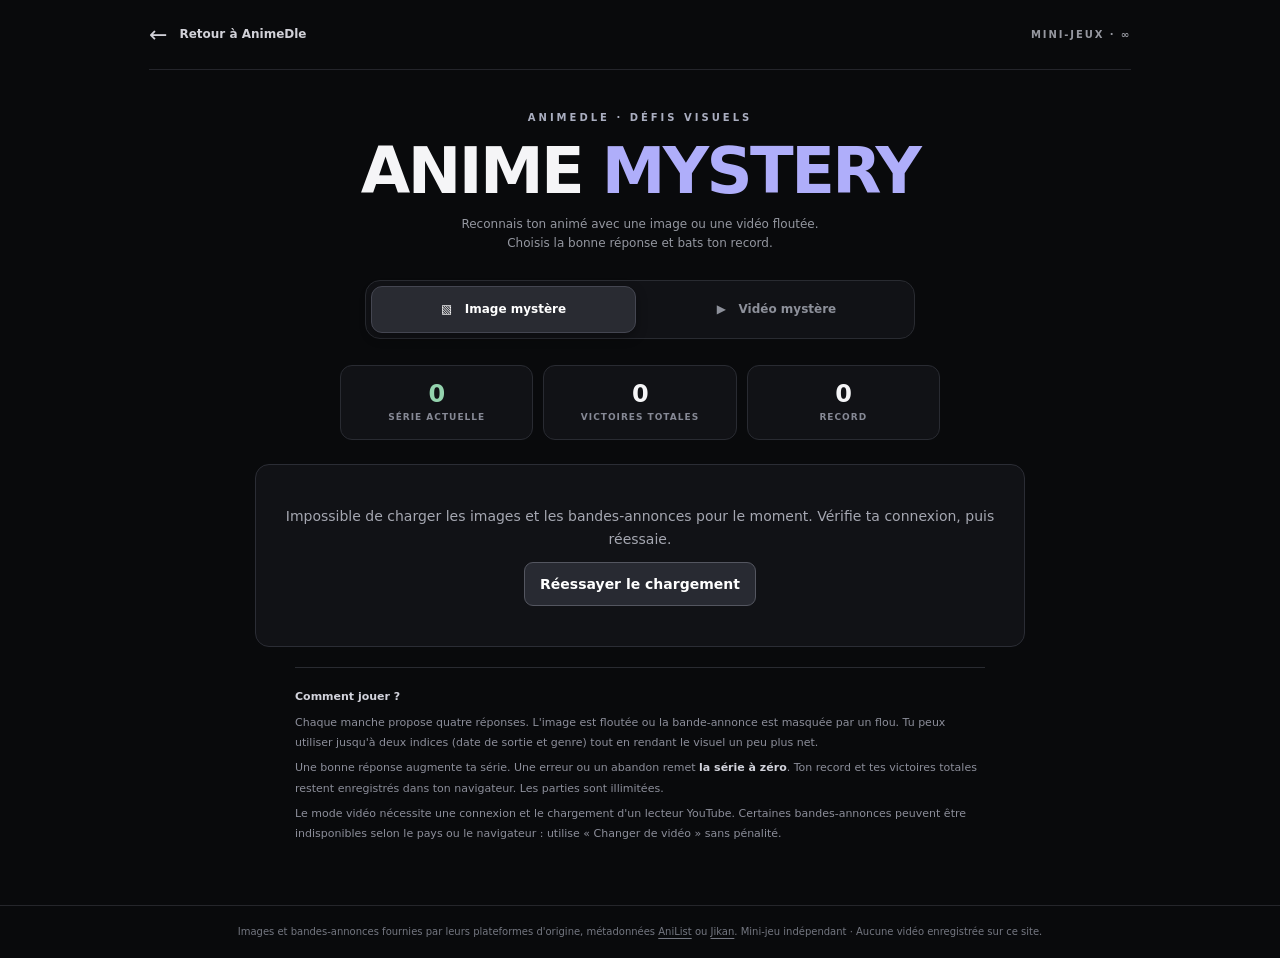
==== anime-mystery.html @ b5735a8b "Add endless blurred anime image and trailer guessing mini games" ====
<!doctype html>
<html lang="fr">
<head>
<meta charset="utf-8">
<meta name="viewport" content="width=device-width, initial-scale=1">
<meta name="theme-color" content="#090a0c">
<meta name="description" content="Devine l'animé : image mystère ou bande-annonce floutée, défis illimités, indices et séries de victoires.">
<title>Anime Mystery ∞ — AnimeDle</title>
<style>
:root{color-scheme:dark;--bg:#090a0c;--panel:#111216;--border:#292b32;--text:#f5f5f7;--muted:#9497a0;--green:#94d3ae;--accent:#b5b7f0}
*{box-sizing:border-box}
html{scroll-behavior:smooth}
body{margin:0;min-height:100vh;background:var(--bg);color:var(--text);font:14px/1.6 Inter,system-ui,-apple-system,BlinkMacSystemFont,"Segoe UI",sans-serif;-webkit-font-smoothing:antialiased}
button,a{font:inherit}button{cursor:pointer}button:disabled{cursor:default}a{color:inherit;text-decoration:none}
:focus-visible{outline:2px solid #c1c1f7;outline-offset:3px}
[hidden]{display:none!important}
.wrap{max-width:1030px;margin:auto;padding:0 24px}
header{min-height:70px;display:flex;justify-content:space-between;align-items:center;gap:20px;border-bottom:1px solid #24252b}
.back{display:flex;align-items:center;gap:12px;color:#d1d1d8;font-size:12px;font-weight:700}
.back:hover{color:white}.back .arr{font-size:22px;font-weight:300}.tag{color:#9698a0;font-weight:800;font-size:10px;letter-spacing:1.9px;text-transform:uppercase}
main{max-width:770px;margin:auto;padding:40px 0 36px}
.heading{text-align:center}.heading .eyebrow{color:#aaaec0;font-size:10px;letter-spacing:3px;font-weight:800;text-transform:uppercase}
.heading h1{margin:10px 0 7px;font-size:clamp(41px,7vw,64px);line-height:1.12;letter-spacing:-2.6px;font-weight:860}
.heading h1 span{color:#afaefa}.heading p{color:var(--muted);margin:0 auto 27px;max-width:450px;font-size:12px}
.tabs{display:grid;grid-template-columns:1fr 1fr;gap:8px;padding:5px;background:#111216;border:1px solid #292b31;border-radius:15px;max-width:550px;margin:0 auto 26px}
.tab{border:1px solid transparent;background:none;color:#8d909a;padding:13px 10px;border-radius:11px;font-size:12px;font-weight:750}
.tab:hover{color:#ddd}.tab[aria-selected="true"]{background:#292b32;border-color:#444651;color:#fff;box-shadow:0 4px 12px #0005}
.stats{display:grid;grid-template-columns:repeat(3,1fr);gap:10px;max-width:600px;margin:0 auto 24px}
.stats>div{min-height:75px;background:var(--panel);border:1px solid var(--border);border-radius:12px;display:flex;justify-content:center;align-items:center;flex-direction:column;gap:2px}
.stats strong{font-size:24px;font-weight:850;line-height:1.15;letter-spacing:-.6px;font-variant-numeric:tabular-nums}
.stats .streak strong{color:var(--green)}
.stats small{color:#868995;font-weight:750;letter-spacing:1px;font-size:9px;text-transform:uppercase}
.topline{display:flex;justify-content:space-between;align-items:center;gap:15px;margin:0 0 10px;color:#888b97;font-size:10px;font-weight:780;letter-spacing:1.3px;text-transform:uppercase}
.topline strong{font-weight:850;color:#d8dae1}
.media{position:relative;overflow:hidden;background:#191c22;border:1px solid #343640;border-radius:16px;aspect-ratio:16/9;isolation:isolate}
.media::after{content:"";inset:0;position:absolute;pointer-events:none;border-radius:inherit;box-shadow:inset 0 0 60px #0009}
.media img,.media iframe{position:absolute;inset:0;width:100%;height:100%;object-fit:cover;filter:blur(19px) saturate(.72) brightness(.76);transform:scale(1.13);transition:filter .5s,transform .5s}
.media[data-hint="1"] img,.media[data-hint="1"] iframe{filter:blur(11px) saturate(.86) brightness(.86);transform:scale(1.08)}
.media[data-hint="2"] img,.media[data-hint="2"] iframe{filter:blur(5px) saturate(.96);transform:scale(1.04)}
.media[data-revealed="true"] img,.media[data-revealed="true"] iframe{filter:none;transform:scale(1)}
.media iframe{border:0;pointer-events:none;z-index:1}
.media .film{display:grid;place-items:center;position:absolute;z-index:2;top:12px;left:12px;background:#08090cba;border:1px solid #ffffff2b;color:#fff;font-size:10px;letter-spacing:1px;font-weight:800;padding:6px 10px;border-radius:8px}
.media .film[hidden]{display:none}
.play-wrap{position:absolute;inset:0;display:flex;align-items:center;justify-content:center;z-index:3}
.play{border:1px solid #ffffff5e;color:#fff;background:#08090ddc;backdrop-filter:blur(7px);padding:15px 22px;border-radius:100px;font-size:13px;font-weight:800;box-shadow:0 14px 28px #0008}
.play:hover{background:#26262eea}
.media .corner{position:absolute;bottom:14px;right:14px;z-index:2;font-size:10px;letter-spacing:1px;background:#090a0cbc;border:1px solid #ffffff29;border-radius:8px;padding:5px 9px;color:#ddd}
.tools{display:flex;align-items:center;justify-content:space-between;gap:9px;margin:13px 0 20px;flex-wrap:wrap}
.tool{background:#16171b;border:1px solid #383a43;border-radius:9px;color:#c9cad1;padding:9px 12px;font-size:11px;font-weight:750}
.tool:hover:not(:disabled){border-color:#85879b;background:#202127}
.tool:disabled{opacity:.38}.hint-count{font-size:11px;color:#81838d;margin-left:auto}
.hinttext{min-height:24px;margin:-8px 0 16px;text-align:center;color:#a6a7b2;font-size:12px}
.question{text-align:center;margin:0 0 14px;font-size:18px;letter-spacing:-.3px;font-weight:790}
.choices{display:grid;grid-template-columns:repeat(2,minmax(0,1fr));gap:10px}
.choice{min-height:67px;border:1px solid #373944;background:#16171c;border-radius:12px;padding:14px 16px;color:#ececf0;text-align:left;font-weight:730;font-size:13px;line-height:1.35;display:flex;align-items:center;justify-content:space-between;gap:10px;transition:background .14s,border-color .14s,transform .14s}
.choice:hover:not(:disabled){background:#242630;border-color:#8487a1;transform:translateY(-1px)}
.choice b{flex:0 0 auto;display:grid;place-items:center;width:26px;height:26px;border-radius:7px;color:#aaaeb9;background:#272a32;font-size:11px}
.choice.correct{background:#193126;border-color:#5d9b74;color:#cff5d9}.choice.correct b{background:#426f53;color:white}
.choice.wrong{background:#321f26;border-color:#996371;color:#f1c8d1}.choice.wrong b{background:#713c4c;color:white}
.choice:disabled{opacity:.8}.choice.correct:disabled,.choice.wrong:disabled{opacity:1}
.result{border:1px solid #365c49;background:#131e19;border-radius:13px;margin:18px 0 0;padding:18px;text-align:center}
.result.lose{border-color:#75474e;background:#24191d}
.result h2{margin:0;font-size:19px;letter-spacing:-.4px}
.result p{color:#c0c7c1;font-size:12px;margin:5px 0 12px}
.result button{background:#edf3ee;color:#101713;border:0;border-radius:9px;padding:12px 17px;font-weight:850;min-width:210px}
.result button:hover{background:#d0f0da}
.skip{display:block;margin:18px auto 0;padding:8px;color:#777b87;font-weight:700;border:0;background:transparent;font-size:11px;text-decoration:underline;text-underline-offset:4px}
.skip:hover{color:#eee}
.notice{max-width:690px;margin:20px auto 0;border-top:1px solid #292b31;padding:19px 0;color:#8c8e9a;font-size:11px;line-height:1.85}
.notice strong{color:#d2d3dc}.notice p{margin:5px 0}
.loading{text-align:center;color:#a5a7b1;padding:40px 15px;border:1px solid #2b2d35;background:#111216;border-radius:14px}
.retry{margin:12px auto 0;border:1px solid #545660;background:#282a32;color:white;font-weight:800;padding:10px 15px;border-radius:9px}
footer{padding:18px;border-top:1px solid #25262b;text-align:center;color:#747781;font-size:10px}
footer a{text-decoration:underline;text-underline-offset:3px}
@media(max-width:600px){.wrap{padding:0 14px}header{min-height:62px}.tag{font-size:9px}main{padding:25px 0}.heading p{font-size:11px}.tabs{margin-bottom:19px}.tab{font-size:11px;padding:12px 6px}.stats{gap:6px;margin-bottom:18px}.stats>div{min-height:66px}.stats strong{font-size:22px}.stats small{font-size:8px}.media{border-radius:12px}.choices{gap:7px}.choice{padding:12px 10px;min-height:67px;font-size:11px}.choice b{width:23px;height:23px;font-size:10px}.tool{padding:8px 9px;font-size:10px}.hint-count{font-size:10px}.question{font-size:16px}}
@media(prefers-reduced-motion:reduce){*{scroll-behavior:auto!important;transition:none!important;animation:none!important}}
</style>
</head>
<body>
<div class="wrap">
<header>
<a class="back" href="./index.html"><span class="arr" aria-hidden="true">←</span> Retour à AnimeDle</a>
<span class="tag">Mini-jeux · ∞</span>
</header>
<main>
<div class="heading">
<div class="eyebrow">AnimeDle · Défis visuels</div>
<h1>ANIME <span>MYSTERY</span></h1>
<p>Reconnais ton animé avec une image ou une vidéo floutée.<br>Choisis la bonne réponse et bats ton record.</p>
</div>
<div class="tabs" role="tablist" aria-label="Mode de jeu">
<button id="modeImage" type="button" class="tab" role="tab" aria-selected="true">▧ &nbsp; Image mystère</button>
<button id="modeVideo" type="button" class="tab" role="tab" aria-selected="false">▶ &nbsp; Vidéo mystère</button>
</div>
<div class="stats" aria-label="Statistiques du mode">
<div class="streak"><strong id="streak">0</strong><small>Série actuelle</small></div>
<div><strong id="wins">0</strong><small>Victoires totales</small></div>
<div><strong id="best">0</strong><small>Record</small></div>
</div>
<div id="loading" class="loading" role="status" aria-live="polite">Chargement des animés…</div>
<div id="game" hidden>
<div class="topline"><strong id="round">PARTIE #001</strong><span id="modeLabel">IMAGE · NIVEAU 1</span></div>
<div id="media" class="media" data-hint="0" data-revealed="false">
<img id="picture" src="" alt="Image d'animé volontairement floutée">
<span class="film" id="film" hidden>VIDÉO FLOUTÉE</span>
<div class="play-wrap" id="playWrap" hidden><button type="button" class="play" id="play">▶ Lancer la vidéo (muet)</button></div>
<span class="corner" id="corner">INDICE VISUEL</span>
</div>
<div class="tools">
<button class="tool" type="button" id="hintBtn">✦ Révéler un indice</button>
<button class="tool" type="button" id="changeVideo" hidden>↻ Changer de vidéo</button>
<span class="hint-count" id="hintCounter">0 / 2 indices</span>
</div>
<p class="hinttext" id="hintText" aria-live="polite"></p>
<h2 class="question" id="question">De quel animé s'agit-il ?</h2>
<div class="choices" id="choices" aria-label="Choix de réponses"></div>
<div class="result" id="result" hidden>
<h2 id="resultTitle"></h2>
<p id="resultText"></p>
<button type="button" id="next">Nouvelle partie →</button>
</div>
<button class="skip" id="skip" type="button">Abandonner la partie (série remise à zéro)</button>
</div>
<div class="notice">
<strong>Comment jouer ?</strong>
<p>Chaque manche propose quatre réponses. L'image est floutée ou la bande-annonce est masquée par un flou. Tu peux utiliser jusqu'à deux indices (date de sortie et genre) tout en rendant le visuel un peu plus net.</p>
<p>Une bonne réponse augmente ta série. Une erreur ou un abandon remet <strong>la série à zéro</strong>. Ton record et tes victoires totales restent enregistrés dans ton navigateur. Les parties sont illimitées.</p>
<p>Le mode vidéo nécessite une connexion et le chargement d'un lecteur YouTube. Certaines bandes-annonces peuvent être indisponibles selon le pays ou le navigateur : utilise « Changer de vidéo » sans pénalité.</p>
</div>
</main>
</div>
<footer>Images et bandes-annonces fournies par leurs plateformes d'origine, métadonnées <a href="https://anilist.co/" target="_blank" rel="noopener noreferrer">AniList</a> ou <a href="https://jikan.moe/" target="_blank" rel="noopener noreferrer">Jikan</a>. Mini-jeu indépendant · Aucune vidéo enregistrée sur ce site.</footer>
<script>
(function(){
"use strict";
var API="https://graphql.anilist.co";
var CACHE_KEY="animedle-anime-media-v2";
var STATE_KEY="animedle-anime-mystery-v1";
var MAX_AGE=7*24*60*60*1000;
var $=function(id){return document.getElementById(id);};
var anime=[], active="image", currentlyPlaying=false, loadedVideo="";
var makeState=function(){return {round:0,question:null,bag:[],last:null,hints:0,result:null,wins:0,streak:0,best:0};};
function loadStates(){
  try{
    var d=JSON.parse(localStorage.getItem(STATE_KEY));
    if(d&&d.image&&d.video)return {image:Object.assign(makeState(),d.image),video:Object.assign(makeState(),d.video)};
  }catch(e){}
  return {image:makeState(),video:makeState()};
}
var states=loadStates();
function save(){try{localStorage.setItem(STATE_KEY,JSON.stringify(states));}catch(e){}}
function shuffle(array){
  var a=array.slice();
  for(var i=a.length-1;i>0;i--){var j=Math.floor(Math.random()*(i+1));var x=a[i];a[i]=a[j];a[j]=x;}
  return a;
}
function cleanTitle(str){return String(str||"").trim().replace(/\s+/g," ");}
function validYoutube(id){return typeof id==="string"&&/^[\w-]{11}$/.test(id);}
function normalizeAniList(m){
  var title=cleanTitle(m.title&&(m.title.english||m.title.romaji));
  var trailer=m.trailer||{};
  return {id:String(m.id),title:title,year:m.seasonYear||null,genres:Array.isArray(m.genres)?m.genres:[],
    img:(validYoutube(trailer.id)&&trailer.thumbnail)||m.bannerImage||(m.coverImage&&(m.coverImage.extraLarge||m.coverImage.large))||"",
    poster:(m.coverImage&&(m.coverImage.extraLarge||m.coverImage.large))||"",
    video:trailer.site&&trailer.site.toLowerCase()==="youtube"&&validYoutube(trailer.id)?trailer.id:null};
}
function normalizeJikan(m){
  var trailer=m.trailer||{}, images=m.images||{}, pic=(images.webp||images.jpg||{});
  return {id:"mal"+m.mal_id,title:cleanTitle(m.title_english||m.title),year:m.year||(m.aired&&m.aired.prop&&m.aired.prop.from&&m.aired.prop.from.year)||null,
    genres:Array.isArray(m.genres)?m.genres.map(function(g){return g.name;}):[],
    img:(validYoutube(trailer.youtube_id)&&trailer.images&&(trailer.images.maximum_image_url||trailer.images.large_image_url))||pic.large_image_url||pic.image_url||"",
    poster:pic.large_image_url||pic.image_url||"",
    video:validYoutube(trailer.youtube_id)?trailer.youtube_id:null};
}
var query="query($page:Int){Page(page:$page,perPage:50){media(type:ANIME,sort:POPULARITY_DESC,isAdult:false){id title{english romaji} bannerImage coverImage{extraLarge large} trailer{id site thumbnail} genres seasonYear}}}";
async function fromAniList(){
  var pages=[];
  for(var p=1;p<=3;p++){
    var controller=new AbortController();
    var timer=setTimeout(function(){controller.abort();},11000);
    try{
      var res=await fetch(API,{method:"POST",headers:{"Content-Type":"application/json","Accept":"application/json"},body:JSON.stringify({query:query,variables:{page:p}}),signal:controller.signal});
      if(!res.ok)throw new Error("Service AniList "+res.status);
      var body=await res.json();
      if(body.errors||!body.data||!body.data.Page)throw new Error("Réponse AniList incorrecte");
      pages=pages.concat(body.data.Page.media.map(normalizeAniList));
    }finally{clearTimeout(timer);}
  }
  return pages;
}
async function fromJikan(){
  var pages=[];
  for(var p=1;p<=3;p++){
    var ctrl=new AbortController();
    var timer=setTimeout(function(){ctrl.abort();},11000);
    try{
      var res=await fetch("https://api.jikan.moe/v4/top/anime?filter=bypopularity&limit=25&page="+p,{signal:ctrl.signal});
      if(!res.ok)throw new Error("Service Jikan "+res.status);
      var data=await res.json();
      pages=pages.concat((data.data||[]).filter(function(m){return !m.rating||!m.rating.startsWith("Rx");}).map(normalizeJikan));
    }finally{clearTimeout(timer);}
    if(p<3)await new Promise(function(resolve){setTimeout(resolve,550);});
  }
  return pages;
}
function sanitize(items){
  var seen=new Set();
  return items.filter(function(m){
    if(!m.id||!m.title||!m.img||seen.has(m.title.toLowerCase())||!/^https:\/\//.test(m.img))return false;
    if(m.genres.some(function(g){return ["ecchi","hentai","erotica"].includes(String(g).toLowerCase());}))return false;
    seen.add(m.title.toLowerCase());
    return true;
  });
}
async function getData(force){
  if(!force){
    try{
      var cache=JSON.parse(localStorage.getItem(CACHE_KEY));
      if(cache&&Date.now()-cache.at<MAX_AGE&&Array.isArray(cache.items)&&cache.items.length>=30)return sanitize(cache.items);
    }catch(e){}
  }
  var result=[];
  try{result=sanitize(await fromAniList());}
  catch(e){try{result=sanitize(await fromJikan());}catch(e2){throw new Error("Impossible de charger les images et les bandes-annonces pour le moment. Vérifie ta connexion, puis réessaie.");}}
  if(result.length<20)throw new Error("Pas assez d'animés disponibles pour créer des parties.");
  try{localStorage.setItem(CACHE_KEY,JSON.stringify({at:Date.now(),items:result}));}catch(e){}
  return result;
}
function pool(mode){return anime.filter(function(a){return !!a.img&&(mode!=="video"||validYoutube(a.video));});}
function pickOptions(target){
  var peers=anime.filter(function(a){return a.id!==target.id;});
  peers.sort(function(a,b){
    var aa=a.genres.filter(function(g){return target.genres.includes(g);}).length;
    var bb=b.genres.filter(function(g){return target.genres.includes(g);}).length;
    var da=Math.abs((a.year||2018)-(target.year||2018));
    var db=Math.abs((b.year||2018)-(target.year||2018));
    return (bb-aa)||da-db;
  });
  var candidates=shuffle(peers.slice(0,Math.min(peers.length,27))).slice(0,3);
  if(candidates.length<3)candidates=shuffle(peers).slice(0,3);
  return shuffle([target].concat(candidates)).map(function(x){return x.id;});
}
function find(id){return anime.find(function(a){return a.id===id;});}
function state(){return states[active];}
function nextRound(mode){
  var s=states[mode], all=pool(mode).map(function(a){return a.id;});
  s.bag=s.bag.filter(function(id){return all.includes(id);});
  if(!s.bag.length){
    s.bag=shuffle(all);
    if(s.bag.length>1&&s.bag[s.bag.length-1]===s.last){var last=s.bag.length-1;var old=s.bag[0];s.bag[0]=s.bag[last];s.bag[last]=old;}
  }
  var id=s.bag.pop(), target=find(id);
  s.last=id;
  s.question={id:id,options:pickOptions(target)};
  s.hints=0;s.result=null;s.round++;
  save();
}
function ensureRound(mode){
  var s=states[mode], p=pool(mode);
  if(!p.length)return false;
  if(!s.question||!find(s.question.id)||!p.some(function(a){return a.id===s.question.id;})||!Array.isArray(s.question.options)||s.question.options.length!==4||s.question.options.some(function(id){return !find(id);}))nextRound(mode);
  return true;
}
function changeMode(mode){
  if(!ensureRound(mode)){showError("Il n'y a pas assez de vidéos intégrables. Essaie le mode Image mystère.");return;}
  active=mode;currentlyPlaying=false;loadedVideo="";
  $("modeImage").setAttribute("aria-selected",String(mode==="image"));
  $("modeVideo").setAttribute("aria-selected",String(mode==="video"));
  render();
}
function statusInfo(){
  var s=state(), target=find(s.question.id);
  return {s:s,target:target,finished:!!s.result};
}
function showError(msg){
  $("loading").hidden=false;
  $("loading").replaceChildren(document.createTextNode(msg));
  var retry=document.createElement("button");retry.type="button";retry.className="retry";retry.textContent="Réessayer le chargement";
  retry.addEventListener("click",initialize);
  $("loading").append(document.createElement("br"),retry);
  $("game").hidden=true;
}
function setPicture(a){
  var pic=$("picture");
  pic.onerror=function(){if(pic.src!==a.poster&&a.poster)pic.src=a.poster;};
  pic.src=a.img;
}
function renderMedia(target,finished,hint){
  var m=$("media");
  m.dataset.hint=String(hint);
  m.dataset.revealed=String(finished);
  $("film").hidden=active!=="video";
  $("changeVideo").hidden=active!=="video"||finished;
  $("playWrap").hidden=active!=="video"||currentlyPlaying;
  $("corner").textContent=finished?"RÉPONSE RÉVÉLÉE":active==="video"?"VIDÉO MYSTÈRE":"IMAGE MYSTÈRE";
  var key=active+":"+target.id;
  if(m.dataset.key!==key){
    m.dataset.key=key;
    var old=m.querySelector("iframe");
    if(old)old.remove();
    currentlyPlaying=false;loadedVideo="";
    $("playWrap").hidden=active!=="video";
    setPicture(target);
  }
  if(active!=="video"){
    var frame=m.querySelector("iframe");if(frame)frame.remove();
    currentlyPlaying=false;loadedVideo="";
  }
}
function renderChoices(target,finished){
  var s=state(), parent=$("choices");parent.replaceChildren();
  s.question.options.forEach(function(id,i){
    var item=find(id);
    if(!item)return;
    var b=document.createElement("button");
    b.type="button";b.className="choice";
    if(finished&&id===target.id)b.classList.add("correct");
    else if(finished&&id===s.result)b.classList.add("wrong");
    b.disabled=finished;
    var name=document.createElement("span");name.textContent=item.title;
    var key=document.createElement("b");key.textContent=["A","B","C","D"][i];
    b.append(name,key);
    b.addEventListener("click",function(){answer(id);});
    parent.append(b);
  });
}
function render(){
  if(!state().question)return;
  var x=statusInfo(),s=x.s,tar=x.target;
  $("loading").hidden=true;$("game").hidden=false;
  $("streak").textContent=s.streak;$("wins").textContent=s.wins;$("best").textContent=s.best;
  $("round").textContent="PARTIE #"+String(s.round).padStart(3,"0");
  $("modeLabel").textContent=(active==="image"?"IMAGE":"VIDÉO")+" · "+(s.result?"TERMINÉE":"NIVEAU "+(s.hints+1));
  $("hintBtn").disabled=!!s.result||s.hints>=2;
  $("hintCounter").textContent=s.hints+" / 2 indices";
  var clue=[];
  if(s.hints>=1)clue.push("Année : "+(tar.year||"inconnue"));
  if(s.hints>=2)clue.push("Genre : "+(tar.genres[0]||"mystère"));
  $("hintText").textContent=clue.join(" · ")||" ";
  renderMedia(tar,!!s.result,s.hints);
  renderChoices(tar,!!s.result);
  $("result").hidden=!s.result;
  $("skip").hidden=!!s.result;
  if(s.result){
    var win=s.result===tar.id;
    $("result").className="result"+(win?"":" lose");
    $("resultTitle").textContent=win?"Bien joué ! ✦":"Raté !";
    $("resultText").textContent=win?"C'était bien "+tar.title+". Série actuelle : "+s.streak+".":"C'était "+tar.title+". Ta série de victoires revient à zéro.";
  }
}
function playTrailer(){
  if(active!=="video"||currentlyPlaying||!state().question)return;
  var target=find(state().question.id);
  if(!validYoutube(target.video))return;
  var m=$("media"),frame=document.createElement("iframe");
  frame.title="Bande-annonce floutée";
  frame.setAttribute("allow","autoplay; encrypted-media; picture-in-picture");
  frame.setAttribute("referrerpolicy","strict-origin-when-cross-origin");
  frame.src="https://www.youtube-nocookie.com/embed/"+target.video+"?autoplay=1&mute=1&controls=0&playsinline=1&rel=0&loop=1&playlist="+target.video;
  m.append(frame);
  currentlyPlaying=true;loadedVideo=target.video;
  $("playWrap").hidden=true;
}
function answer(id){
  var s=state();
  if(s.result)return;
  if(!s.question.options.includes(id))return;
  s.result=id;
  var win=s.question.id===id;
  if(win){s.wins++;s.streak++;s.best=Math.max(s.best,s.streak);}
  else{s.streak=0;}
  save();render();
}
function abandon(){
  var s=state();if(s.result)return;
  s.result="__ABANDON__";s.streak=0;
  save();render();
}
function freeChangeVideo(){
  if(active!=="video")return;
  nextRound("video");currentlyPlaying=false;loadedVideo="";
  render();
}
async function initialize(){
  $("loading").textContent="Chargement des animés…";$("loading").hidden=false;
  $("game").hidden=true;
  try{
    anime=await getData(false);
    ensureRound("image");
    if(pool("video").length>=4)ensureRound("video");
    $("modeVideo").disabled=pool("video").length<4;
    changeMode(pool(active).length<4?"image":active);
  }catch(err){showError(err&&err.message?err.message:"Le chargement a échoué.");}
}
$("modeImage").addEventListener("click",function(){if(active!=="image")changeMode("image");});
$("modeVideo").addEventListener("click",function(){if(active!=="video")changeMode("video");});
$("hintBtn").addEventListener("click",function(){var s=state();if(s.result||s.hints>=2)return;s.hints++;save();render();});
$("play").addEventListener("click",playTrailer);
$("changeVideo").addEventListener("click",freeChangeVideo);
$("skip").addEventListener("click",abandon);
$("next").addEventListener("click",function(){nextRound(active);currentlyPlaying=false;loadedVideo="";render();});
document.addEventListener("keydown",function(e){
  if(e.ctrlKey||e.metaKey||e.altKey||e.repeat||e.target.closest("button,a,input,textarea"))return;
  if(["1","2","3","4"].includes(e.key)&&!$("game").hidden){
    var id=state().question&&state().question.options[Number(e.key)-1];
    if(id)answer(id);
  }
});
initialize();
})();
</script>
</body>
</html>
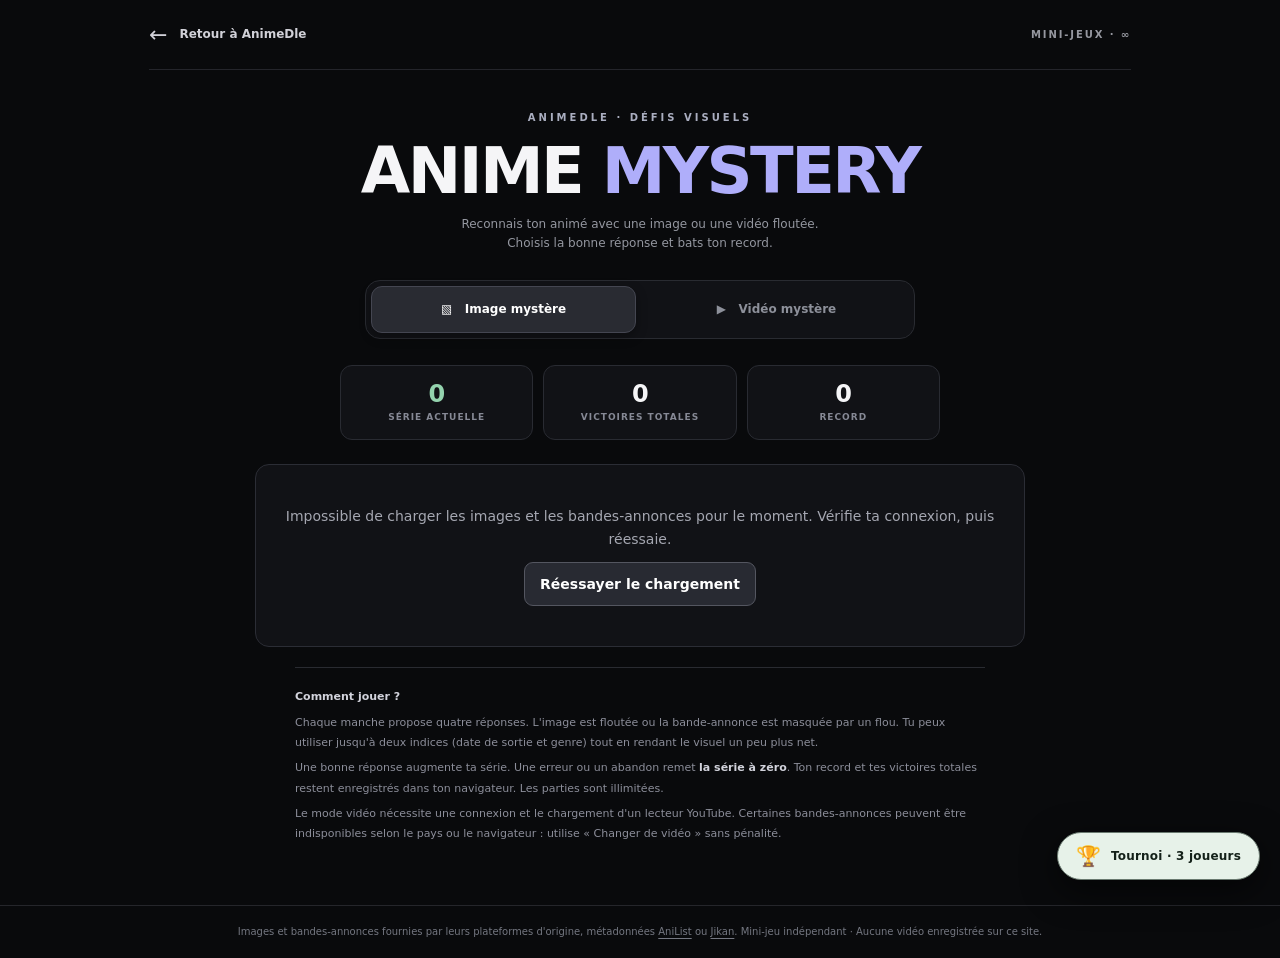
==== commit 7941f1f1: "Enable shared 3-player tournament overlay on anime-mystery.html" ====
--- a/anime-mystery.html
+++ b/anime-mystery.html
@@ -34,9 +34,9 @@
 .topline strong{font-weight:850;color:#d8dae1}
 .media{position:relative;overflow:hidden;background:#191c22;border:1px solid #343640;border-radius:16px;aspect-ratio:16/9;isolation:isolate}
 .media::after{content:"";inset:0;position:absolute;pointer-events:none;border-radius:inherit;box-shadow:inset 0 0 60px #0009}
-.media img,.media iframe{position:absolute;inset:0;width:100%;height:100%;object-fit:cover;filter:blur(19px) saturate(.72) brightness(.76);transform:scale(1.13);transition:filter .5s,transform .5s}
-.media[data-hint="1"] img,.media[data-hint="1"] iframe{filter:blur(11px) saturate(.86) brightness(.86);transform:scale(1.08)}
-.media[data-hint="2"] img,.media[data-hint="2"] iframe{filter:blur(5px) saturate(.96);transform:scale(1.04)}
+.media img,.media iframe{position:absolute;inset:0;width:100%;height:100%;object-fit:cover;filter:blur(10px) saturate(.86) brightness(.88);transform:scale(1.08);transition:filter .5s,transform .5s}
+.media[data-hint="1"] img,.media[data-hint="1"] iframe{filter:blur(5px) saturate(.94) brightness(.95);transform:scale(1.04)}
+.media[data-hint="2"] img,.media[data-hint="2"] iframe{filter:blur(1.5px) saturate(1);transform:scale(1.01)}
 .media[data-revealed="true"] img,.media[data-revealed="true"] iframe{filter:none;transform:scale(1)}
 .media iframe{border:0;pointer-events:none;z-index:1}
 .media .film{display:grid;place-items:center;position:absolute;z-index:2;top:12px;left:12px;background:#08090cba;border:1px solid #ffffff2b;color:#fff;font-size:10px;letter-spacing:1px;font-weight:800;padding:6px 10px;border-radius:8px}
@@ -75,6 +75,7 @@
 @media(max-width:600px){.wrap{padding:0 14px}header{min-height:62px}.tag{font-size:9px}main{padding:25px 0}.heading p{font-size:11px}.tabs{margin-bottom:19px}.tab{font-size:11px;padding:12px 6px}.stats{gap:6px;margin-bottom:18px}.stats>div{min-height:66px}.stats strong{font-size:22px}.stats small{font-size:8px}.media{border-radius:12px}.choices{gap:7px}.choice{padding:12px 10px;min-height:67px;font-size:11px}.choice b{width:23px;height:23px;font-size:10px}.tool{padding:8px 9px;font-size:10px}.hint-count{font-size:10px}.question{font-size:16px}}
 @media(prefers-reduced-motion:reduce){*{scroll-behavior:auto!important;transition:none!important;animation:none!important}}
 </style>
+  <link rel="stylesheet" href="./tournoi.css?v=1">
 </head>
 <body>
 <div class="wrap">
@@ -138,7 +139,7 @@
 var STATE_KEY="animedle-anime-mystery-v1";
 var MAX_AGE=7*24*60*60*1000;
 var $=function(id){return document.getElementById(id);};
-var anime=[], active="image", currentlyPlaying=false, loadedVideo="";
+var anime=[], active=window.location.hash==="#video"?"video":"image", currentlyPlaying=false, loadedVideo="";
 var makeState=function(){return {round:0,question:null,bag:[],last:null,hints:0,result:null,wins:0,streak:0,best:0};};
 function loadStates(){
   try{
@@ -409,5 +410,6 @@
 initialize();
 })();
 </script>
+  <script src="./tournoi.js?v=1" defer></script>
 </body>
 </html>
--- a/tournoi.css
+++ b/tournoi.css
@@ -0,0 +1,59 @@
+/* AnimeDle — tournoi local partagé entre les mini-jeux (sauf Wordle) */
+.tournoi-fab{position:fixed;right:20px;bottom:20px;z-index:70;display:flex;gap:10px;align-items:center;justify-content:center;min-height:48px;border-radius:100px;border:1px solid #69796f;background:#e7f2e9;color:#142119;box-shadow:0 10px 35px #0009;padding:11px 18px;font:800 12px/1.25 system-ui,-apple-system,"Segoe UI",sans-serif;letter-spacing:.2px;cursor:pointer;transition:transform .2s,background .2s}
+.tournoi-fab:hover{transform:translateY(-3px);background:#cfe7d4}.tournoi-fab:focus-visible{outline:3px solid #9fc8b0;outline-offset:3px}
+.tournoi-fab .tournoi-fab-icon{font-size:20px;line-height:1}.tournoi-fab .tournoi-fab-label{white-space:nowrap}
+.tournoi-modal{box-sizing:border-box;width:min(95vw,570px);max-height:min(89dvh,830px);margin:auto;padding:0;border:1px solid #42464b;border-radius:20px;color:#f7f7f9;background:#111316;box-shadow:0 35px 85px #000d;overflow-y:auto;font:14px/1.55 system-ui,-apple-system,"Segoe UI",sans-serif}
+.tournoi-modal::backdrop{background:#000b;backdrop-filter:blur(5px)}
+.tournoi-modal *{box-sizing:border-box}.tournoi-modal button,.tournoi-modal input{font:inherit}.tournoi-modal button{cursor:pointer}
+.tournoi-modal button:disabled{opacity:.42;cursor:default}.tournoi-modal button:focus-visible,.tournoi-modal input:focus-visible{outline:2px solid #afd4b7;outline-offset:3px}
+.tournoi-header{padding:22px 26px 20px;border-bottom:1px solid #2d3034;display:flex;align-items:center;justify-content:space-between;gap:14px}
+.tournoi-header-left{display:flex;gap:13px;align-items:center}.tournoi-emblem{width:45px;height:45px;border-radius:13px;display:grid;place-items:center;background:#273c2e;color:#b5dfbc;font-size:24px}
+.tournoi-eyebrow{display:block;color:#9ea5a6;font-size:10px;font-weight:850;letter-spacing:1.8px;text-transform:uppercase}
+.tournoi-header h2{margin:2px 0 0;font-size:23px;letter-spacing:-.8px;line-height:1.1;color:#f7f7f9}
+.tournoi-close{flex:0 0 auto;display:grid;place-items:center;width:36px;height:36px;border:1px solid #45484d;border-radius:10px;background:#23252a;color:#f4f4f4;font-size:23px!important;line-height:1}
+.tournoi-close:hover{background:#363940}
+.tournoi-inner{padding:24px 26px 28px}
+.tournoi-copy{color:#b8babf;font-size:12px;line-height:1.7;margin:0 0 19px}.tournoi-copy strong{color:#ebefed}
+.tournoi-form{display:grid;gap:13px}
+.tournoi-field{display:grid;gap:6px}.tournoi-field label{color:#c4c9c9;font-size:11px;font-weight:750;letter-spacing:.6px}
+.tournoi-field input{width:100%;min-height:43px;border-radius:9px;border:1px solid #4a4c52;background:#1d2024;color:#fff;padding:9px 13px;font-size:14px;outline:0}
+.tournoi-field input::placeholder{color:#80838a}.tournoi-field input:focus{border-color:#96c6a5}
+.tournoi-error{font-size:12px;color:#e5a2a2;min-height:16px;margin:0}
+.tournoi-main-btn{min-height:45px;padding:12px 18px;border:0;border-radius:10px;background:#dcf1df;color:#112118;font-weight:850!important;font-size:13px!important}
+.tournoi-main-btn:hover:not(:disabled){background:#bce0c4}
+.tournoi-meta{display:flex;justify-content:space-between;gap:8px;align-items:center;color:#b4b6bf;font-size:11px;font-weight:760;letter-spacing:.7px;text-transform:uppercase}
+.tournoi-meta b{color:#b7e4c1;font-size:12px}
+.tournoi-progress{display:grid;grid-template-columns:repeat(10,1fr);gap:5px;margin:13px 0 19px}
+.tournoi-dot{height:5px;background:#34373d;border-radius:100px}.tournoi-dot.done{background:#74a584}.tournoi-dot.now{background:#def5de}
+.tournoi-help{font-size:12px;color:#aeb0ba;margin:0 0 14px}
+.tournoi-players{display:grid;gap:10px;margin-bottom:20px}
+.tournoi-person{display:flex;gap:11px;align-items:center;justify-content:space-between;padding:13px 15px;background:#1c1f23;border:1px solid #33363b;border-radius:12px;min-height:80px}
+.tournoi-person.won{border-color:#6eae82;background:#233529}
+.tournoi-person-info{min-width:0;display:flex;gap:11px;align-items:center}.tournoi-avatar{width:35px;height:35px;flex:0 0 auto;display:grid;place-items:center;border-radius:10px;background:#343c39;color:#dce9dd;font-size:15px;font-weight:900}
+.tournoi-person-name{display:block;color:#f8f9fa;font-weight:800;font-size:14px;overflow-wrap:anywhere}
+.tournoi-person-points{color:#a3aab0;font-size:11px}.tournoi-person-points strong{color:#e7f1e8}
+.tournoi-add{flex:0 0 auto;min-width:97px;padding:10px 12px;border:1px solid #6b9b78;border-radius:9px;background:#345d40;color:#eefff3;font-size:12px!important;font-weight:800!important}
+.tournoi-add:hover{background:#457851}
+.tournoi-person.won .tournoi-add{background:#35383c;border-color:#777b80;color:#e7e8ea}
+.tournoi-person.won .tournoi-add:hover{background:#44474b}
+.tournoi-actions{display:grid;grid-template-columns:1fr 1.4fr;gap:9px}
+.tournoi-sub-btn{min-height:43px;border:1px solid #52565a;border-radius:10px;color:#e5e7ea;background:#27292e;font-size:12px!important;font-weight:800!important;padding:9px 13px}
+.tournoi-sub-btn:hover:not(:disabled){background:#36393e}
+.tournoi-note{font-size:11px;color:#85888f;line-height:1.6;margin:15px 0 0}
+.tournoi-finish-kicker{font-size:10px;letter-spacing:2px;font-weight:900;color:#acddb8;text-align:center}
+.tournoi-finish h3{font-size:30px;line-height:1.12;text-align:center;letter-spacing:-.8px;margin:6px 0 8px}
+.tournoi-finish p{font-size:12px;color:#b0b4b6;text-align:center;margin:0 auto 20px}
+.tournoi-ranking{display:grid;gap:10px;margin:0 0 21px;padding:0;list-style:none}
+.tournoi-rank{background:#1c1f23;border:1px solid #3a3d44;border-radius:12px;padding:12px 14px;display:flex;gap:12px;align-items:center}
+.tournoi-rank:first-child{border-color:#ad9b65;background:#302a1c}
+.tournoi-medal{width:40px;height:40px;display:grid;place-items:center;font-size:20px;border-radius:9px;background:#ffffff15;flex:0 0 auto}
+.tournoi-rankname{font-weight:820;color:#fff;font-size:15px;flex:1;min-width:0;overflow-wrap:anywhere}
+.tournoi-rankpoints{white-space:nowrap;color:#ddd;font-size:12px;font-weight:700}
+.tournoi-rankpoints b{font-size:19px;color:#fff}
+.tournoi-finish-actions{display:grid;grid-template-columns:1fr 1.3fr;gap:9px}
+.tournoi-reset-wrap{padding:13px 26px 22px;border-top:1px solid #2c3033;display:flex;align-items:center;justify-content:space-between;gap:13px}
+.tournoi-reset-wrap span{font-size:10px;line-height:1.5;color:#848890;max-width:285px}
+.tournoi-reset{flex:0 0 auto;border:0;background:none;color:#bcbec5;text-decoration:underline;text-underline-offset:3px;font-size:11px!important;padding:7px 3px}
+.tournoi-reset:hover{color:#fff}
+@media(max-width:600px){.tournoi-fab{right:12px;bottom:14px;min-height:43px;padding:9px 13px}.tournoi-fab .tournoi-fab-label{font-size:11px}.tournoi-modal{width:calc(100vw - 20px);border-radius:16px;max-height:88dvh}.tournoi-header{padding:17px 17px 15px}.tournoi-header h2{font-size:20px}.tournoi-inner{padding:18px 16px 20px}.tournoi-reset-wrap{padding:12px 16px 17px}.tournoi-person{padding:10px 11px}.tournoi-add{min-width:88px;padding:10px 8px;font-size:11px!important}.tournoi-person-name{font-size:13px}.tournoi-finish h3{font-size:25px}}
+@media(prefers-reduced-motion:reduce){.tournoi-fab{transition:none}}
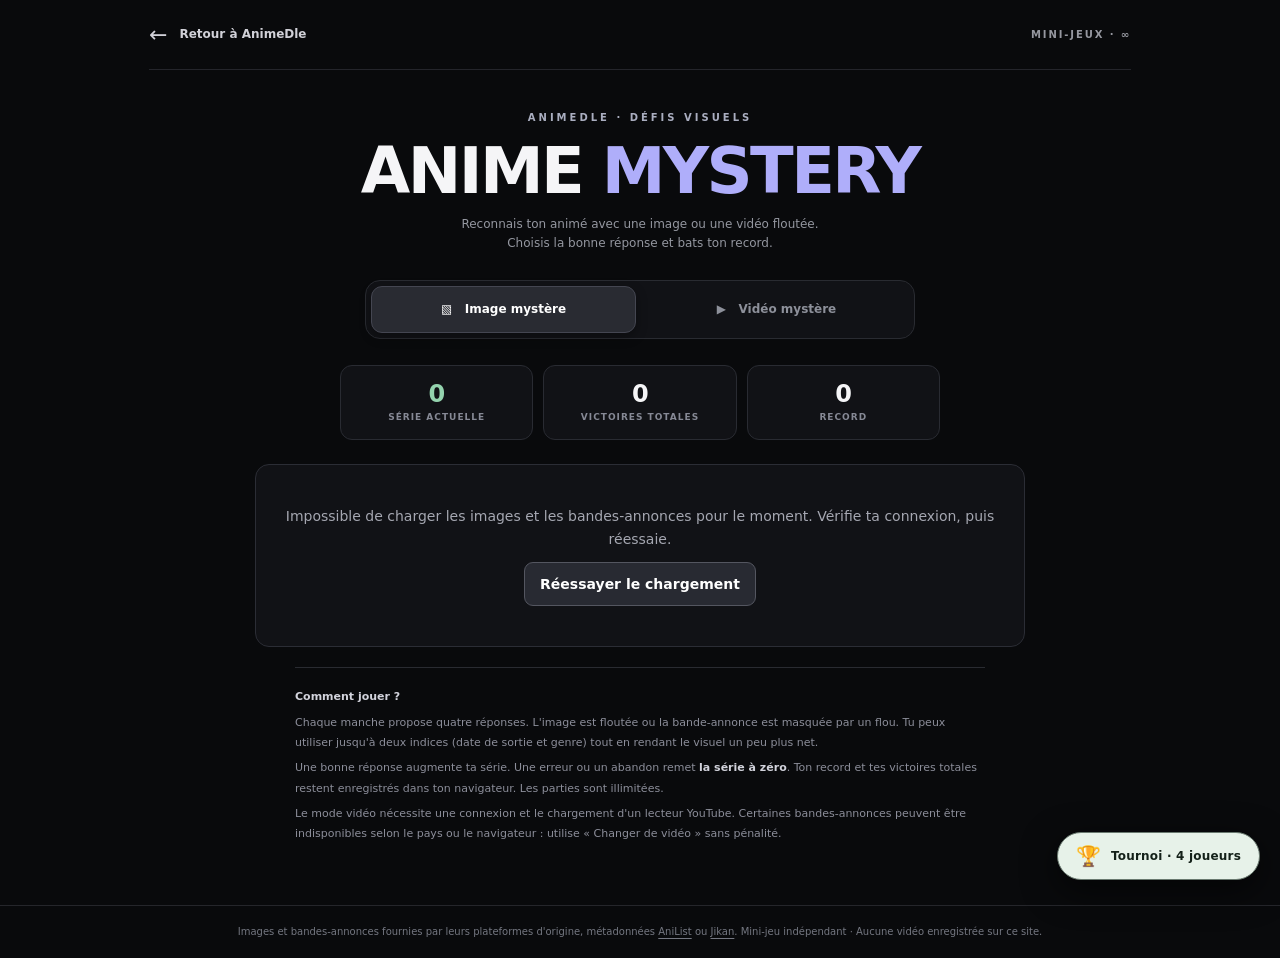
==== commit 261bf5ad: "Fix cached tournament script on character and visual games: load 4-player version" ====
--- a/anime-mystery.html
+++ b/anime-mystery.html
@@ -410,6 +410,6 @@
 initialize();
 })();
 </script>
-  <script src="./tournoi.js?v=1" defer></script>
+  <script src="./tournoi.js?v=2" defer></script>
 </body>
 </html>
